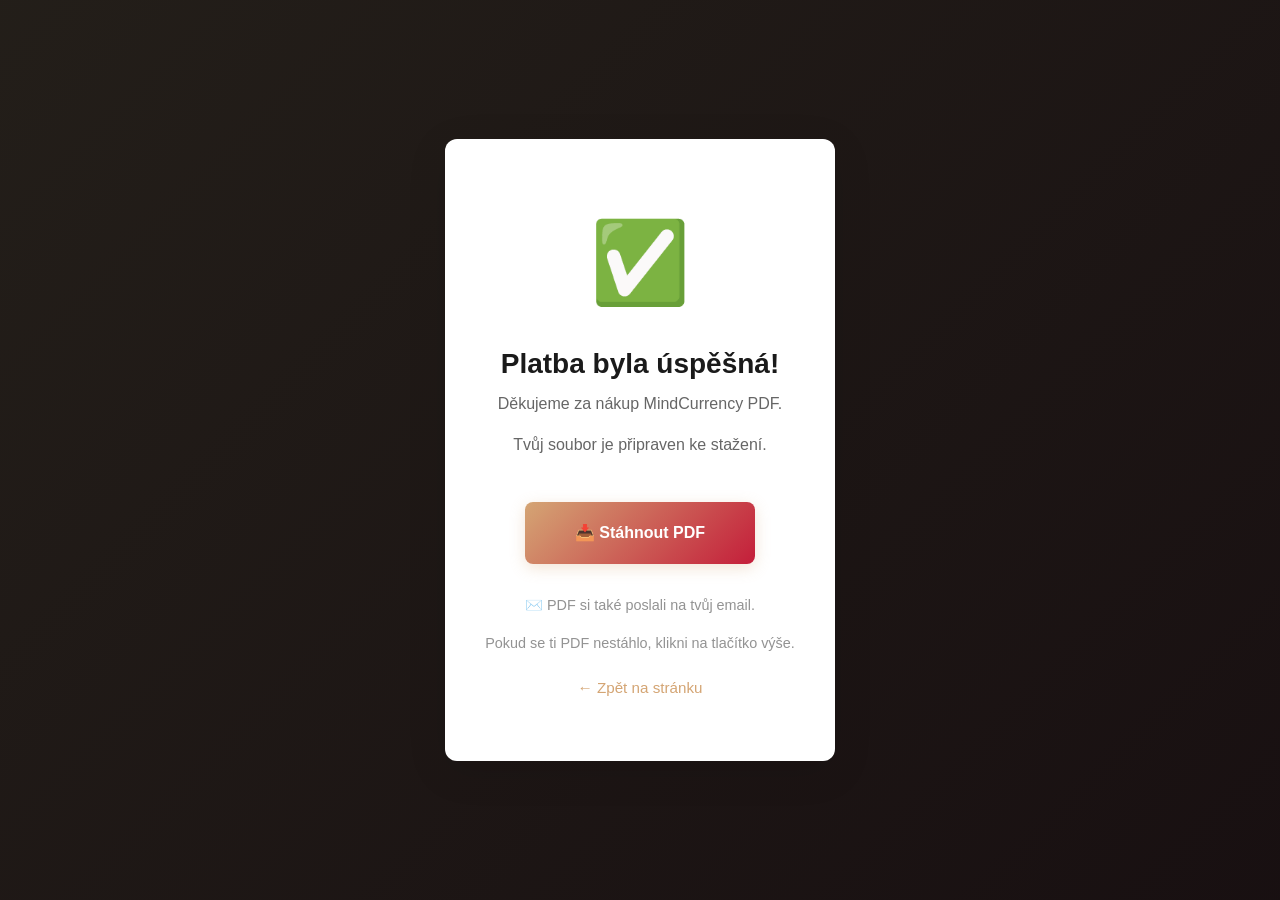
==== download.html @ 9c1290db "Vytvořeno download.html - success stránka po zaplacení s download buttonem" ====
<!DOCTYPE html>
<html lang="cs">
<head>
    <meta charset="UTF-8">
    <meta name="viewport" content="width=device-width, initial-scale=1.0">
    <title>Děkujeme! Zde je tvůj PDF</title>
    <link rel="stylesheet" href="styles.css">
    <style>
        .success-container {
            text-align: center;
            padding: 60px 20px;
            min-height: 100vh;
            display: flex;
            align-items: center;
            justify-content: center;
            background: linear-gradient(135deg, rgba(212, 165, 116, 0.1) 0%, rgba(196, 30, 58, 0.05) 100%);
        }
        .success-content {
            background: white;
            padding: 60px 40px;
            border-radius: 12px;
            max-width: 500px;
            box-shadow: 0 10px 40px rgba(0,0,0,0.1);
        }
        .success-icon {
            font-size: 80px;
            margin-bottom: 20px;
            animation: bounce 0.6s ease-in-out;
        }
        @keyframes bounce {
            0%, 100% { transform: translateY(0); }
            50% { transform: translateY(-10px); }
        }
        h1 {
            color: #1a1a1a;
            margin-bottom: 10px;
            font-size: 28px;
        }
        p {
            color: #666;
            line-height: 1.6;
            margin-bottom: 15px;
        }
        .download-btn {
            display: inline-block;
            background: linear-gradient(135deg, #d4a574 0%, #c41e3a 100%);
            color: white;
            padding: 18px 50px;
            border-radius: 8px;
            text-decoration: none;
            font-weight: bold;
            margin-top: 30px;
            transition: all 0.3s;
            cursor: pointer;
            border: none;
            font-size: 16px;
            box-shadow: 0 4px 15px rgba(212, 165, 116, 0.3);
        }
        .download-btn:hover {
            transform: translateY(-2px);
            box-shadow: 0 6px 20px rgba(196, 30, 58, 0.3);
        }
        .download-btn:active {
            transform: translateY(0);
        }
        .footer-text {
            margin-top: 30px;
            font-size: 0.9rem;
            opacity: 0.7;
            color: #999;
        }
        .back-link {
            margin-top: 20px;
        }
        .back-link a {
            color: #d4a574;
            text-decoration: none;
            font-size: 0.95rem;
        }
        .back-link a:hover {
            text-decoration: underline;
        }
    </style>
</head>
<body>
    <div class="success-container">
        <div class="success-content">
            <div class="success-icon">✅</div>
            
            <h1>Platba byla úspěšná!</h1>
            
            <p>Děkujeme za nákup MindCurrency PDF.</p>
            <p>Tvůj soubor je připraven ke stažení.</p>
            
            <a href="files/mindcurrency.pdf" download="MindCurrency.pdf" class="download-btn">
                📥 Stáhnout PDF
            </a>
            
            <div class="footer-text">
                <p>✉️ PDF si také poslali na tvůj email.</p>
                <p>Pokud se ti PDF nestáhlo, klikni na tlačítko výše.</p>
            </div>
            
            <div class="back-link">
                <a href="https://mc-site.github.io/mindcurrency-ebook/">← Zpět na stránku</a>
            </div>
        </div>
    </div>
</body>
</html>
---- styles.css ----
/* ========== CSS VARIABLES ========== */

:root {
    /* Colors */
    --bg-dark: #0f0f0f;
    --bg-darker: #080808;
    --primary-red: #c41e3a;
    --primary-gold: #d4a574;
    --cream: #e8dcc8;
    --light-gray: #8b8b8b;
    --gray: #666666;
    --card-bg: #1a1a1a;
    
    /* Spacing */
    --spacing-xs: 0.5rem;
    --spacing-sm: 1rem;
    --spacing-md: 1.5rem;
    --spacing-lg: 2rem;
    --spacing-xl: 3rem;
    --spacing-xxl: 4rem;
    
    /* Typography */
    --font-sans: 'Segoe UI', Tahoma, Geneva, Verdana, sans-serif;
    --font-size-base: 1rem;
    --font-size-lg: 1.25rem;
    --font-size-xl: 1.5rem;
    --font-size-2xl: 2rem;
    --font-size-3xl: 2.5rem;
    --font-size-4xl: 3rem;
    
    /* Transitions */
    --transition: all 0.3s ease;
    --transition-slow: all 0.6s cubic-bezier(0.34, 1.56, 0.64, 1);
}

/* ========== RESET & BASE STYLES ========== */

* {
    margin: 0;
    padding: 0;
    box-sizing: border-box;
}

html {
    scroll-behavior: smooth;
}

body {
    font-family: var(--font-sans);
    background-color: var(--bg-dark);
    color: var(--cream);
    line-height: 1.6;
    overflow-x: hidden;
}

body.loaded {
    animation: fadeIn 0.6s ease;
}

@keyframes fadeIn {
    from { opacity: 0; }
    to { opacity: 1; }
}

/* ========== TYPOGRAPHY ========== */

h1, h2, h3, h4, h5, h6 {
    font-weight: 700;
    line-height: 1.2;
    margin-bottom: var(--spacing-md);
}

h1 {
    font-size: var(--font-size-4xl);
    color: var(--cream);
}

h2 {
    font-size: var(--font-size-3xl);
    color: var(--cream);
}

h3 {
    font-size: var(--font-size-xl);
    color: var(--cream);
}

p {
    margin-bottom: var(--spacing-md);
    color: var(--light-gray);
}

a {
    color: var(--primary-gold);
    text-decoration: none;
    transition: var(--transition);
}

a:hover {
    color: var(--primary-red);
}

/* ========== CONTAINER ========== */

.container {
    max-width: 1200px;
    margin: 0 auto;
    padding: 0 var(--spacing-lg);
}

.container-narrow {
    max-width: 700px;
    margin: 0 auto;
    padding: 0 var(--spacing-lg);
}

/* ========== BUTTONS ========== */

.btn {
    display: inline-block;
    padding: var(--spacing-md) var(--spacing-lg);
    border: none;
    border-radius: 8px;
    font-size: var(--font-size-base);
    font-weight: 600;
    cursor: pointer;
    transition: var(--transition);
    text-transform: uppercase;
    letter-spacing: 0.5px;
    position: relative;
    overflow: hidden;
    text-decoration: none;
    display: inline-flex;
    align-items: center;
    justify-content: center;
}

.btn-primary {
    background: linear-gradient(135deg, var(--primary-red), #a01428);
    color: white;
    box-shadow: 0 8px 20px rgba(196, 30, 58, 0.3);
}

.btn-primary:hover {
    transform: translateY(-2px);
    box-shadow: 0 12px 30px rgba(196, 30, 58, 0.5);
}

.btn-secondary {
    background: transparent;
    color: var(--primary-gold);
    border: 2px solid var(--primary-gold);
}

.btn-secondary:hover {
    background: var(--primary-gold);
    color: var(--bg-dark);
    transform: translateY(-2px);
}

.btn-large {
    padding: var(--spacing-lg) var(--spacing-xxl);
    font-size: 1.1rem;
}

.btn:active {
    transform: translateY(0);
}

/* ========== HEADER ========== */

.header {
    position: sticky;
    top: 0;
    z-index: 1000;
    background: var(--bg-dark);
    backdrop-filter: blur(10px);
    border-bottom: 1px solid rgba(212, 165, 116, 0.1);
    transition: var(--transition);
}

.header-content {
    max-width: 1200px;
    margin: 0 auto;
    padding: var(--spacing-md) var(--spacing-lg);
    display: flex;
    justify-content: space-between;
    align-items: center;
}

.logo {
    display: flex;
    align-items: center;
    gap: var(--spacing-sm);
    color: var(--primary-gold);
    font-size: var(--font-size-lg);
    font-weight: 700;
    transition: var(--transition);
}

.logo:hover {
    color: var(--primary-red);
}

.logo-icon {
    font-size: 1.8rem;
    animation: float 3s ease-in-out infinite;
}

@keyframes float {
    0%, 100% { transform: translateY(0px); }
    50% { transform: translateY(-10px); }
}

.nav-cta {
    display: flex;
    gap: var(--spacing-md);
    align-items: center;
}

@media (max-width: 768px) {
    .header-content {
        flex-direction: column;
        gap: var(--spacing-md);
    }
    
    .nav-cta {
        width: 100%;
        flex-direction: column;
    }
    
    .nav-cta .btn {
        width: 100%;
    }
}

/* ========== HERO SECTION ========== */

.hero {
    min-height: 100vh;
    display: flex;
    align-items: center;
    justify-content: center;
    background: linear-gradient(135deg, var(--bg-dark) 0%, #1a0f0f 100%);
    position: relative;
    overflow: hidden;
    padding: var(--spacing-xxl) var(--spacing-lg);
}

.hero::before {
    content: '';
    position: absolute;
    width: 500px;
    height: 500px;
    background: radial-gradient(circle, rgba(196, 30, 58, 0.1) 0%, transparent 70%);
    top: 10%;
    right: 5%;
    animation: pulse 4s ease-in-out infinite;
}

@keyframes pulse {
    0%, 100% { transform: scale(1); }
    50% { transform: scale(1.1); }
}

.hero::after {
    content: '';
    position: absolute;
    width: 400px;
    height: 400px;
    background: radial-gradient(circle, rgba(212, 165, 116, 0.05) 0%, transparent 70%);
    bottom: 10%;
    left: 5%;
    animation: pulse 5s ease-in-out infinite;
}

.hero-content {
    position: relative;
    z-index: 2;
    text-align: center;
    max-width: 900px;
    animation: slideUp 0.8s ease;
}

@keyframes slideUp {
    from {
        opacity: 0;
        transform: translateY(30px);
    }
    to {
        opacity: 1;
        transform: translateY(0);
    }
}

.hero-logo {
    font-size: 120px;
    margin-bottom: var(--spacing-lg);
    animation: float 4s ease-in-out infinite;
    filter: drop-shadow(0 0 20px rgba(212, 165, 116, 0.3));
}

.hero h1 {
    font-size: var(--font-size-4xl);
    margin-bottom: var(--spacing-md);
    background: linear-gradient(to right, var(--cream), var(--primary-gold), var(--primary-red));
    -webkit-background-clip: text;
    -webkit-text-fill-color: transparent;
    background-clip: text;
}

.hero-subtitle {
    font-size: var(--font-size-lg);
    color: var(--light-gray);
    margin-bottom: var(--spacing-md);
    line-height: 1.8;
}

.hero-subtext {
    font-size: var(--font-size-base);
    color: var(--primary-gold);
    margin-bottom: var(--spacing-xl);
}

.hero-cta {
    display: flex;
    gap: var(--spacing-md);
    justify-content: center;
    flex-wrap: wrap;
}

@media (max-width: 768px) {
    .hero {
        min-height: auto;
        padding: var(--spacing-xl) var(--spacing-md);
    }
    
    .hero h1 {
        font-size: 2.5rem;
    }
    
    .hero-logo {
        font-size: 80px;
    }
    
    .hero-cta {
        flex-direction: column;
    }
    
    .hero-cta .btn {
        width: 100%;
    }
}

/* ========== SOLUTION BADGE ========== */

.solution-badge {
    display: inline-block;
    background: rgba(196, 30, 58, 0.2);
    color: var(--primary-gold);
    padding: var(--spacing-sm) var(--spacing-md);
    border-radius: 50px;
    font-size: 0.85rem;
    font-weight: 700;
    text-transform: uppercase;
    letter-spacing: 1px;
    margin-bottom: var(--spacing-lg);
    text-align: center;
}

/* ========== PROBLEM SECTION ========== */

.problem-section {
    padding: var(--spacing-xxl) var(--spacing-lg);
    background: var(--bg-dark);
}

.problem-section h2 {
    text-align: center;
    margin-bottom: var(--spacing-xxl);
    color: var(--primary-gold);
}

.problem-list {
    display: grid;
    gap: var(--spacing-lg);
}

.problem-item {
    display: flex;
    gap: var(--spacing-lg);
    align-items: flex-start;
}

.problem-number {
    display: flex;
    align-items: center;
    justify-content: center;
    width: 50px;
    height: 50px;
    background: linear-gradient(135deg, var(--primary-red), #a01428);
    color: white;
    font-weight: 700;
    font-size: 1.5rem;
    border-radius: 50%;
    flex-shrink: 0;
}

.problem-item p {
    flex: 1;
    margin: 0;
    font-size: 1.05rem;
}

/* ========== SOLUTION SECTION ========== */

.solution-section {
    padding: var(--spacing-xxl) var(--spacing-lg);
    background: linear-gradient(135deg, var(--bg-dark) 0%, #1a0f0f 100%);
}

.solution-section h2 {
    text-align: center;
    color: var(--primary-gold);
    margin-bottom: var(--spacing-xl);
}

.solution-section p {
    font-size: 1.05rem;
    margin-bottom: var(--spacing-md);
}

.cycle-box {
    display: flex;
    justify-content: center;
    align-items: center;
    gap: var(--spacing-lg);
    flex-wrap: wrap;
    margin: var(--spacing-xxl) 0;
    padding: var(--spacing-xl);
    background: var(--card-bg);
    border: 2px solid var(--primary-gold);
    border-radius: 12px;
}

.cycle-step {
    background: linear-gradient(135deg, var(--primary-red), #a01428);
    color: white;
    padding: var(--spacing-md) var(--spacing-lg);
    border-radius: 8px;
    font-weight: 700;
    min-width: 120px;
    text-align: center;
}

.cycle-arrow {
    color: var(--primary-gold);
    font-size: 2rem;
    font-weight: 700;
}

/* ========== 5 STEPS SECTION ========== */

.five-steps {
    padding: var(--spacing-xxl) var(--spacing-lg);
    background: var(--bg-dark);
}

.five-steps h2 {
    text-align: center;
    color: var(--primary-gold);
    margin-bottom: var(--spacing-xxl);
}

.steps-container {
    display: grid;
    gap: var(--spacing-lg);
}

.step-item {
    display: grid;
    grid-template-columns: 60px 1fr;
    gap: var(--spacing-lg);
    align-items: flex-start;
}

.step-number {
    display: flex;
    align-items: center;
    justify-content: center;
    width: 60px;
    height: 60px;
    background: linear-gradient(135deg, var(--primary-red), #a01428);
    color: white;
    font-weight: 700;
    font-size: 1.5rem;
    border-radius: 50%;
    flex-shrink: 0;
}

.step-content h3 {
    color: var(--primary-gold);
    margin-bottom: var(--spacing-sm);
}

.step-content p {
    margin: 0;
    font-size: 0.95rem;
}

/* ========== WHAT'S INSIDE SECTION ========== */

.whats-inside {
    padding: var(--spacing-xxl) var(--spacing-lg);
    background: linear-gradient(135deg, var(--bg-dark) 0%, #1a0f0f 100%);
}

.whats-inside h2 {
    text-align: center;
    color: var(--primary-gold);
    margin-bottom: var(--spacing-xxl);
}

.inside-list {
    display: grid;
    gap: var(--spacing-md);
}

.inside-item {
    display: flex;
    gap: var(--spacing-md);
    align-items: center;
    background: var(--card-bg);
    padding: var(--spacing-lg);
    border-left: 4px solid var(--primary-red);
    border-radius: 8px;
    transition: var(--transition);
}

.inside-item:hover {
    border-left-color: var(--primary-gold);
    transform: translateX(5px);
}

.inside-icon {
    font-size: 1.5rem;
    color: var(--primary-gold);
    font-weight: 700;
    flex-shrink: 0;
}

.inside-item p {
    margin: 0;
    font-size: 0.95rem;
}

/* ========== PRICING SECTION ========== */

.pricing {
    padding: var(--spacing-xxl) var(--spacing-lg);
    background: var(--bg-dark);
}

.price-box {
    background: linear-gradient(135deg, var(--card-bg), #252525);
    border: 2px solid var(--primary-gold);
    border-radius: 16px;
    padding: var(--spacing-xxl);
    text-align: center;
    transition: var(--transition);
    position: relative;
    overflow: hidden;
}

.price-box::before {
    content: '';
    position: absolute;
    top: -50%;
    right: -50%;
    width: 500px;
    height: 500px;
    background: radial-gradient(circle, rgba(196, 30, 58, 0.1), transparent);
    animation: float 6s ease-in-out infinite;
}

.price-box:hover {
    border-color: var(--primary-red);
    transform: translateY(-8px);
    box-shadow: 0 25px 60px rgba(196, 30, 58, 0.3);
}

.price-header {
    position: relative;
    z-index: 2;
    margin-bottom: var(--spacing-lg);
}

.price-icon {
    font-size: 3rem;
    display: block;
    margin-bottom: var(--spacing-md);
}

.price-header h2 {
    color: var(--primary-gold);
    margin-bottom: 0;
}

.price {
    position: relative;
    z-index: 2;
    display: flex;
    align-items: baseline;
    justify-content: center;
    gap: var(--spacing-sm);
    margin-bottom: var(--spacing-sm);
}

.price-currency {
    font-size: 1.5rem;
    color: var(--primary-gold);
}

.price-amount {
    font-size: var(--font-size-4xl);
    font-weight: 700;
    color: var(--primary-red);
}

.price-period {
    display: block;
    color: var(--light-gray);
    font-size: var(--font-size-base);
    margin-bottom: var(--spacing-lg);
    position: relative;
    z-index: 2;
}

.pricing-features {
    list-style: none;
    margin: var(--spacing-xl) 0;
    text-align: left;
    position: relative;
    z-index: 2;
}

.pricing-features li {
    padding: var(--spacing-sm) 0;
    color: var(--light-gray);
    position: relative;
    padding-left: var(--spacing-lg);
}

.pricing-features li::before {
    content: '✓';
    position: absolute;
    left: 0;
    color: #2ecc71;
    font-weight: 700;
    font-size: 1.2rem;
}

.pricing-guarantee {
    background: rgba(196, 30, 58, 0.1);
    border: 1px solid var(--primary-red);
    border-radius: 8px;
    padding: var(--spacing-lg);
    margin: var(--spacing-xl) 0;
    position: relative;
    z-index: 2;
}

.pricing-guarantee strong {
    color: var(--primary-gold);
}

.guarantee-text {
    color: var(--light-gray);
    font-size: 0.95rem;
    margin-top: var(--spacing-sm);
    margin-bottom: 0;
}

/* ========== TESTIMONIALS ========== */

.testimonials {
    padding: var(--spacing-xxl) var(--spacing-lg);
    background: linear-gradient(135deg, var(--bg-dark) 0%, #1a0f0f 100%);
}

.testimonials h2 {
    text-align: center;
    color: var(--primary-gold);
    margin-bottom: var(--spacing-xxl);
}

.testimonials-grid {
    display: grid;
    grid-template-columns: repeat(auto-fit, minmax(280px, 1fr));
    gap: var(--spacing-lg);
}

.testimonial {
    background: var(--card-bg);
    padding: var(--spacing-lg);
    border-radius: 12px;
    border: 1px solid rgba(212, 165, 116, 0.2);
    transition: var(--transition);
    position: relative;
}

.testimonial::before {
    content: '"';
    font-size: 4rem;
    color: var(--primary-red);
    opacity: 0.3;
    position: absolute;
    top: -10px;
    left: 10px;
}

.testimonial:hover {
    border-color: var(--primary-red);
    transform: translateY(-5px);
    box-shadow: 0 15px 40px rgba(196, 30, 58, 0.2);
}

.stars {
    font-size: 1.2rem;
    margin-bottom: var(--spacing-md);
    letter-spacing: 2px;
}

.testimonial p {
    color: var(--light-gray);
    font-style: italic;
    margin-bottom: var(--spacing-md);
}

.testimonial-author {
    color: var(--primary-gold);
    font-weight: 700;
    font-size: 0.9rem;
}

/* ========== FAQ SECTION ========== */

.faq {
    padding: var(--spacing-xxl) var(--spacing-lg);
    background: var(--bg-dark);
}

.faq h2 {
    text-align: center;
    color: var(--primary-gold);
    margin-bottom: var(--spacing-xxl);
}

.faq-container {
    max-width: 700px;
    margin: 0 auto;
}

.faq-item {
    margin-bottom: var(--spacing-lg);
    border: 1px solid rgba(212, 165, 116, 0.2);
    border-radius: 8px;
    overflow: hidden;
    transition: var(--transition);
}

.faq-item.active {
    border-color: var(--primary-red);
}

.faq-question {
    background: var(--card-bg);
    padding: var(--spacing-lg);
    cursor: pointer;
    display: flex;
    justify-content: space-between;
    align-items: center;
    transition: var(--transition);
}

.faq-item.active .faq-question {
    background: rgba(196, 30, 58, 0.1);
}

.faq-question:hover {
    background: rgba(212, 165, 116, 0.05);
}

.faq-question h3 {
    color: var(--primary-gold);
    margin-bottom: 0;
    font-size: var(--font-size-base);
    text-align: left;
}

.faq-toggle {
    color: var(--primary-red);
    font-size: 1.2rem;
    transition: var(--transition);
    display: inline-block;
}

.faq-item.active .faq-toggle {
    transform: rotate(180deg);
}

.faq-answer {
    max-height: 0;
    overflow: hidden;
    transition: max-height 0.3s ease;
}

.faq-item.active .faq-answer {
    max-height: 500px;
}

.faq-answer p {
    padding: var(--spacing-lg);
    background: rgba(212, 165, 116, 0.05);
    color: var(--light-gray);
    margin-bottom: 0;
}

/* ========== FINAL CTA SECTION ========== */

.cta-final {
    padding: var(--spacing-xxl) var(--spacing-lg);
    background: linear-gradient(135deg, var(--primary-red), #a01428);
    text-align: center;
    position: relative;
    overflow: hidden;
}

.cta-final::before {
    content: '';
    position: absolute;
    inset: 0;
    background: radial-gradient(circle at top right, rgba(255, 255, 255, 0.1), transparent);
}

.cta-final h2 {
    position: relative;
    z-index: 2;
    font-size: var(--font-size-3xl);
    margin-bottom: var(--spacing-md);
    color: var(--cream);
}

.cta-final p {
    position: relative;
    z-index: 2;
    font-size: var(--font-size-lg);
    color: rgba(232, 220, 200, 0.9);
    margin-bottom: var(--spacing-lg);
}

.cta-final .btn {
    position: relative;
    z-index: 2;
}

.cta-final .btn-secondary {
    background: white;
    color: var(--primary-red);
    border: 2px solid white;
}

.cta-final .btn-secondary:hover {
    background: var(--cream);
    color: var(--primary-red);
}

/* ========== FOOTER ========== */

.footer {
    background: var(--bg-darker);
    padding: var(--spacing-lg);
    text-align: center;
    border-top: 1px solid rgba(212, 165, 116, 0.1);
}

.footer-logo {
    font-size: 1.5rem;
    color: var(--primary-gold);
    font-weight: 700;
    margin-bottom: var(--spacing-sm);
}

.footer-content {
    margin-bottom: var(--spacing-md);
}

.footer-link {
    color: var(--primary-gold);
    font-weight: 600;
    transition: var(--transition);
}

.footer-link:hover {
    color: var(--primary-red);
}

.footer-text {
    color: var(--gray);
    font-size: 0.9rem;
    margin-bottom: 0;
}

/* ========== SCROLLBAR ========== */

::-webkit-scrollbar {
    width: 10px;
}

::-webkit-scrollbar-track {
    background: var(--bg-dark);
}

::-webkit-scrollbar-thumb {
    background: var(--primary-gold);
    border-radius: 5px;
}

::-webkit-scrollbar-thumb:hover {
    background: var(--primary-red);
}

/* ========== RESPONSIVE ========== */

@media (max-width: 1024px) {
    h1 { font-size: 2.5rem; }
    h2 { font-size: 2rem; }
    .container { padding: 0 var(--spacing-md); }
}

@media (max-width: 768px) {
    :root {
        --font-size-4xl: 2rem;
        --font-size-3xl: 1.75rem;
        --font-size-2xl: 1.5rem;
        --spacing-xxl: 2rem;
        --spacing-xl: 1.5rem;
    }
    
    .testimonials-grid {
        grid-template-columns: 1fr;
    }
    
    .price-box {
        padding: var(--spacing-lg);
    }
    
    .step-item {
        grid-template-columns: 1fr;
    }
    
    .step-number {
        width: 50px;
        height: 50px;
    }
}

/* ========== UTILITIES ========== */

.text-center { text-align: center; }
.mt-lg { margin-top: var(--spacing-lg); }
.mb-lg { margin-bottom: var(--spacing-lg); }
.opacity-75 { opacity: 0.75; }
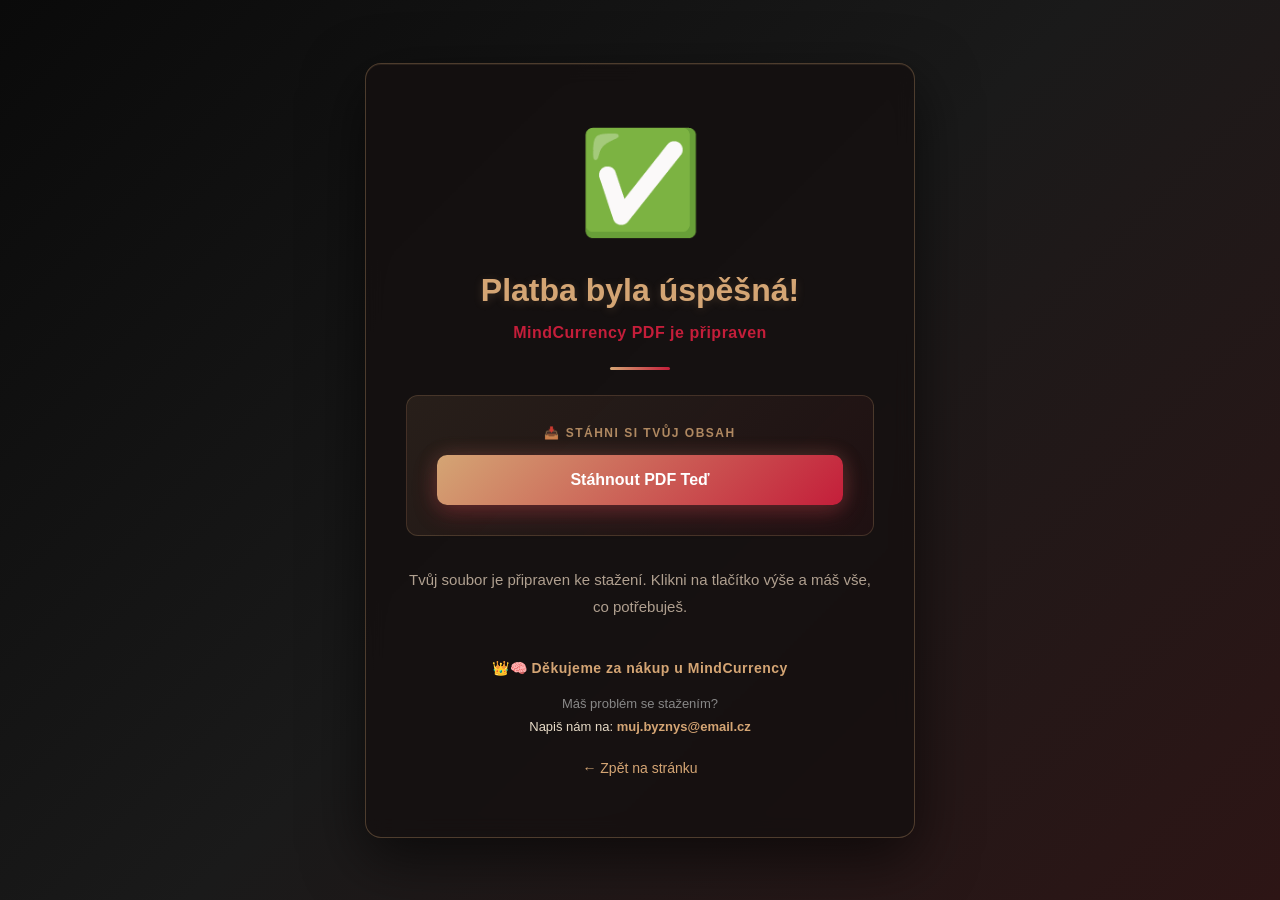
==== commit 9d4a5a67: "Aktualizován download.html - finální design bez info boxů, s emailem a thank you zprávou" ====
--- a/download.html
+++ b/download.html
@@ -3,108 +3,274 @@
 <head>
     <meta charset="UTF-8">
     <meta name="viewport" content="width=device-width, initial-scale=1.0">
-    <title>Děkujeme! Zde je tvůj PDF</title>
-    <link rel="stylesheet" href="styles.css">
+    <title>Tvůj MindCurrency PDF je připraven</title>
     <style>
-        .success-container {
-            text-align: center;
-            padding: 60px 20px;
+        * {
+            margin: 0;
+            padding: 0;
+            box-sizing: border-box;
+        }
+
+        body {
+            font-family: 'Poppins', 'Open Sans', sans-serif;
+            background: linear-gradient(135deg, #0a0a0a 0%, #1a1a1a 50%, #2d1515 100%);
+            color: #e8dcc8;
             min-height: 100vh;
             display: flex;
             align-items: center;
             justify-content: center;
+            padding: 20px;
+        }
+
+        .success-wrapper {
+            background: rgba(20, 15, 15, 0.8);
+            backdrop-filter: blur(10px);
+            border: 1.5px solid rgba(212, 165, 116, 0.3);
+            border-radius: 16px;
+            padding: 60px 40px;
+            max-width: 550px;
+            text-align: center;
+            box-shadow: 0 20px 60px rgba(0, 0, 0, 0.6),
+                        inset 0 1px 0 rgba(212, 165, 116, 0.1);
+            animation: slideUp 0.6s ease-out;
+        }
+
+        @keyframes slideUp {
+            from {
+                opacity: 0;
+                transform: translateY(30px);
+            }
+            to {
+                opacity: 1;
+                transform: translateY(0);
+            }
+        }
+
+        .success-icon {
+            font-size: 100px;
+            margin-bottom: 30px;
+            animation: popIn 0.5s cubic-bezier(0.34, 1.56, 0.64, 1) 0.2s both;
+        }
+
+        @keyframes popIn {
+            0% {
+                transform: scale(0) rotate(-20deg);
+                opacity: 0;
+            }
+            100% {
+                transform: scale(1) rotate(0);
+                opacity: 1;
+            }
+        }
+
+        h1 {
+            font-size: 32px;
+            font-weight: 700;
+            color: #d4a574;
+            margin-bottom: 15px;
+            text-shadow: 0 2px 10px rgba(212, 165, 116, 0.2);
+            animation: fadeIn 0.6s ease-out 0.3s both;
+        }
+
+        .subtitle {
+            font-size: 16px;
+            color: #c41e3a;
+            font-weight: 600;
+            margin-bottom: 25px;
+            animation: fadeIn 0.6s ease-out 0.4s both;
+            letter-spacing: 0.5px;
+        }
+
+        .message {
+            font-size: 15px;
+            line-height: 1.8;
+            color: #b0a090;
+            margin-bottom: 40px;
+            animation: fadeIn 0.6s ease-out 0.5s both;
+        }
+
+        .download-section {
             background: linear-gradient(135deg, rgba(212, 165, 116, 0.1) 0%, rgba(196, 30, 58, 0.05) 100%);
-        }
-        .success-content {
-            background: white;
-            padding: 60px 40px;
+            border: 1.5px solid rgba(212, 165, 116, 0.2);
             border-radius: 12px;
-            max-width: 500px;
-            box-shadow: 0 10px 40px rgba(0,0,0,0.1);
-        }
-        .success-icon {
-            font-size: 80px;
-            margin-bottom: 20px;
-            animation: bounce 0.6s ease-in-out;
-        }
-        @keyframes bounce {
-            0%, 100% { transform: translateY(0); }
-            50% { transform: translateY(-10px); }
-        }
-        h1 {
-            color: #1a1a1a;
-            margin-bottom: 10px;
-            font-size: 28px;
-        }
-        p {
-            color: #666;
-            line-height: 1.6;
+            padding: 30px;
+            margin-bottom: 30px;
+            animation: fadeIn 0.6s ease-out 0.6s both;
+        }
+
+        .download-label {
+            font-size: 12px;
+            text-transform: uppercase;
+            letter-spacing: 1.5px;
+            color: #d4a574;
             margin-bottom: 15px;
-        }
+            font-weight: 700;
+            opacity: 0.8;
+        }
+
         .download-btn {
             display: inline-block;
             background: linear-gradient(135deg, #d4a574 0%, #c41e3a 100%);
             color: white;
-            padding: 18px 50px;
-            border-radius: 8px;
+            padding: 16px 50px;
+            border-radius: 10px;
             text-decoration: none;
-            font-weight: bold;
-            margin-top: 30px;
+            font-weight: 700;
+            font-size: 16px;
+            border: none;
+            cursor: pointer;
+            transition: all 0.3s cubic-bezier(0.34, 1.56, 0.64, 1);
+            box-shadow: 0 8px 25px rgba(196, 30, 58, 0.3),
+                        0 0 20px rgba(212, 165, 116, 0.2);
+            width: 100%;
+        }
+
+        .download-btn:hover {
+            transform: translateY(-3px);
+            box-shadow: 0 12px 35px rgba(196, 30, 58, 0.4),
+                        0 0 30px rgba(212, 165, 116, 0.3);
+        }
+
+        .download-btn:active {
+            transform: translateY(-1px);
+        }
+
+        .checkmark-line {
+            width: 60px;
+            height: 3px;
+            background: linear-gradient(90deg, #d4a574 0%, #c41e3a 100%);
+            margin: 25px auto;
+            border-radius: 2px;
+            animation: slideIn 0.6s ease-out 0.7s both;
+        }
+
+        @keyframes slideIn {
+            from {
+                width: 0;
+                opacity: 0;
+            }
+            to {
+                width: 60px;
+                opacity: 1;
+            }
+        }
+
+        .thank-you {
+            font-size: 14px;
+            color: #d4a574;
+            font-weight: 600;
+            margin-top: 35px;
+            margin-bottom: 20px;
+            animation: fadeIn 0.6s ease-out 0.8s both;
+            letter-spacing: 0.5px;
+        }
+
+        .support-text {
+            font-size: 13px;
+            color: #888;
+            margin-bottom: 8px;
+            animation: fadeIn 0.6s ease-out 0.85s both;
+        }
+
+        .support-email {
+            font-size: 13px;
+            animation: fadeIn 0.6s ease-out 0.9s both;
+        }
+
+        .support-email a {
+            color: #d4a574;
+            text-decoration: none;
+            font-weight: 600;
             transition: all 0.3s;
-            cursor: pointer;
-            border: none;
-            font-size: 16px;
-            box-shadow: 0 4px 15px rgba(212, 165, 116, 0.3);
-        }
-        .download-btn:hover {
-            transform: translateY(-2px);
-            box-shadow: 0 6px 20px rgba(196, 30, 58, 0.3);
-        }
-        .download-btn:active {
-            transform: translateY(0);
-        }
-        .footer-text {
-            margin-top: 30px;
-            font-size: 0.9rem;
-            opacity: 0.7;
-            color: #999;
-        }
+        }
+
+        .support-email a:hover {
+            color: #c41e3a;
+        }
+
         .back-link {
-            margin-top: 20px;
-        }
+            margin-top: 25px;
+            animation: fadeIn 0.6s ease-out 0.95s both;
+        }
+
         .back-link a {
             color: #d4a574;
             text-decoration: none;
-            font-size: 0.95rem;
-        }
+            font-size: 14px;
+            transition: all 0.3s;
+            display: inline-block;
+        }
+
         .back-link a:hover {
-            text-decoration: underline;
+            color: #c41e3a;
+            transform: translateX(-3px);
+        }
+
+        @keyframes fadeIn {
+            from {
+                opacity: 0;
+            }
+            to {
+                opacity: 1;
+            }
+        }
+
+        /* Responsivní design */
+        @media (max-width: 600px) {
+            .success-wrapper {
+                padding: 40px 25px;
+            }
+
+            h1 {
+                font-size: 26px;
+            }
+
+            .success-icon {
+                font-size: 80px;
+                margin-bottom: 20px;
+            }
+
+            .download-btn {
+                padding: 14px 40px;
+                font-size: 15px;
+            }
         }
     </style>
 </head>
 <body>
-    <div class="success-container">
-        <div class="success-content">
-            <div class="success-icon">✅</div>
-            
-            <h1>Platba byla úspěšná!</h1>
-            
-            <p>Děkujeme za nákup MindCurrency PDF.</p>
-            <p>Tvůj soubor je připraven ke stažení.</p>
-            
+
+    <div class="success-wrapper">
+        
+        <div class="success-icon">✅</div>
+        
+        <h1>Platba byla úspěšná!</h1>
+        <p class="subtitle">MindCurrency PDF je připraven</p>
+
+        <div class="checkmark-line"></div>
+
+        <div class="download-section">
+            <div class="download-label">📥 Stáhni si tvůj obsah</div>
             <a href="files/mindcurrency.pdf" download="MindCurrency.pdf" class="download-btn">
-                📥 Stáhnout PDF
+                Stáhnout PDF Teď
             </a>
-            
-            <div class="footer-text">
-                <p>✉️ PDF si také poslali na tvůj email.</p>
-                <p>Pokud se ti PDF nestáhlo, klikni na tlačítko výše.</p>
-            </div>
-            
-            <div class="back-link">
-                <a href="https://mc-site.github.io/mindcurrency-ebook/">← Zpět na stránku</a>
-            </div>
         </div>
+
+        <p class="message">
+            Tvůj soubor je připraven ke stažení. Klikni na tlačítko výše a máš vše, co potřebuješ.
+        </p>
+
+        <p class="thank-you">👑🧠 Děkujeme za nákup u MindCurrency</p>
+
+        <p class="support-text">Máš problém se stažením?</p>
+        <p class="support-email">
+            Napiš nám na: <a href="mailto:muj.byznys@email.cz">muj.byznys@email.cz</a>
+        </p>
+
+        <div class="back-link">
+            <a href="https://mc-site.github.io/mindcurrency-ebook/">← Zpět na stránku</a>
+        </div>
+
     </div>
+
 </body>
 </html>
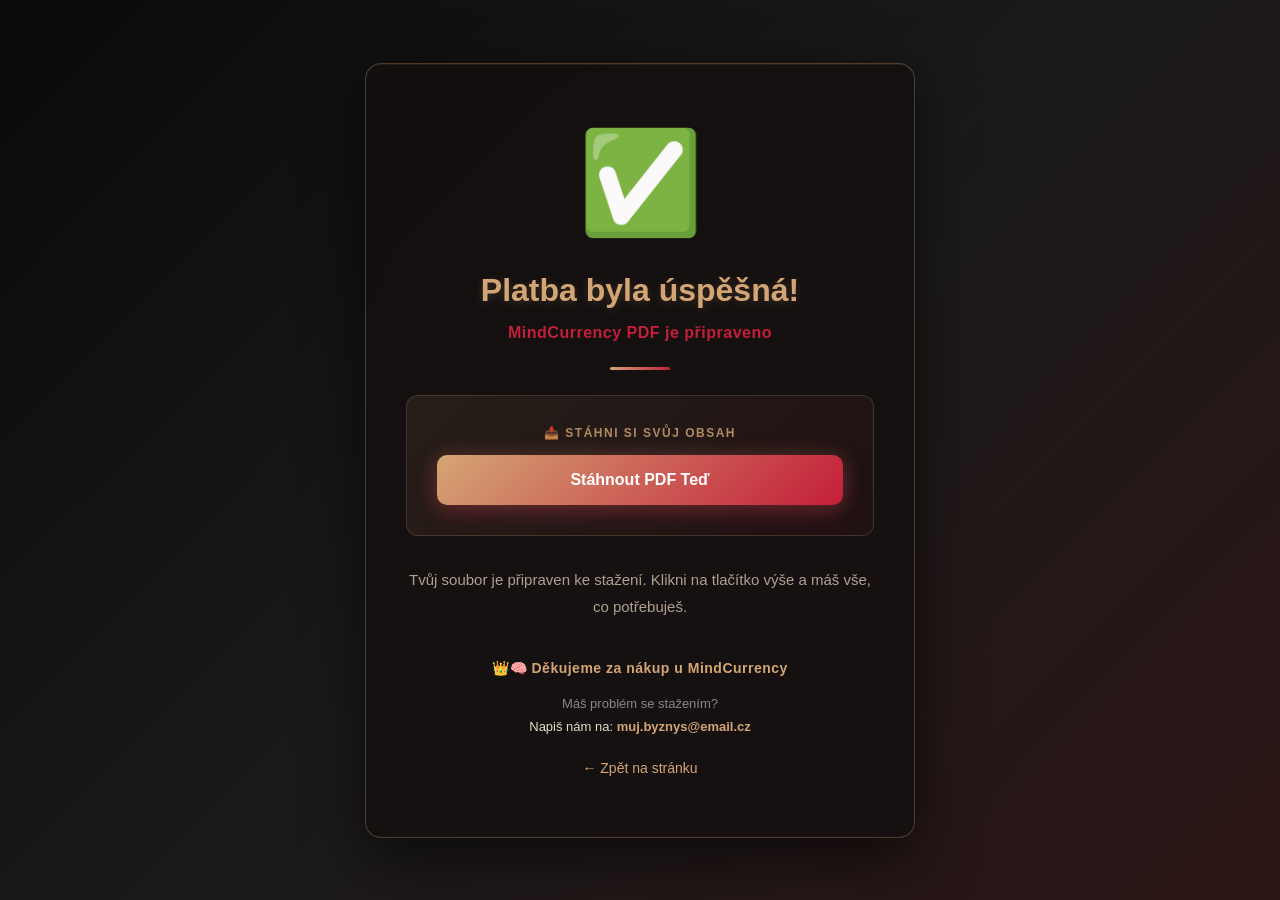
==== commit 86c9cde6: "Update download.html" ====
--- a/download.html
+++ b/download.html
@@ -244,12 +244,12 @@
         <div class="success-icon">✅</div>
         
         <h1>Platba byla úspěšná!</h1>
-        <p class="subtitle">MindCurrency PDF je připraven</p>
+        <p class="subtitle">MindCurrency PDF je připraveno</p>
 
         <div class="checkmark-line"></div>
 
         <div class="download-section">
-            <div class="download-label">📥 Stáhni si tvůj obsah</div>
+            <div class="download-label">📥 Stáhni si svůj obsah</div>
             <a href="files/mindcurrency.pdf" download="MindCurrency.pdf" class="download-btn">
                 Stáhnout PDF Teď
             </a>
@@ -273,4 +273,4 @@
     </div>
 
 </body>
-</html>+</html>
